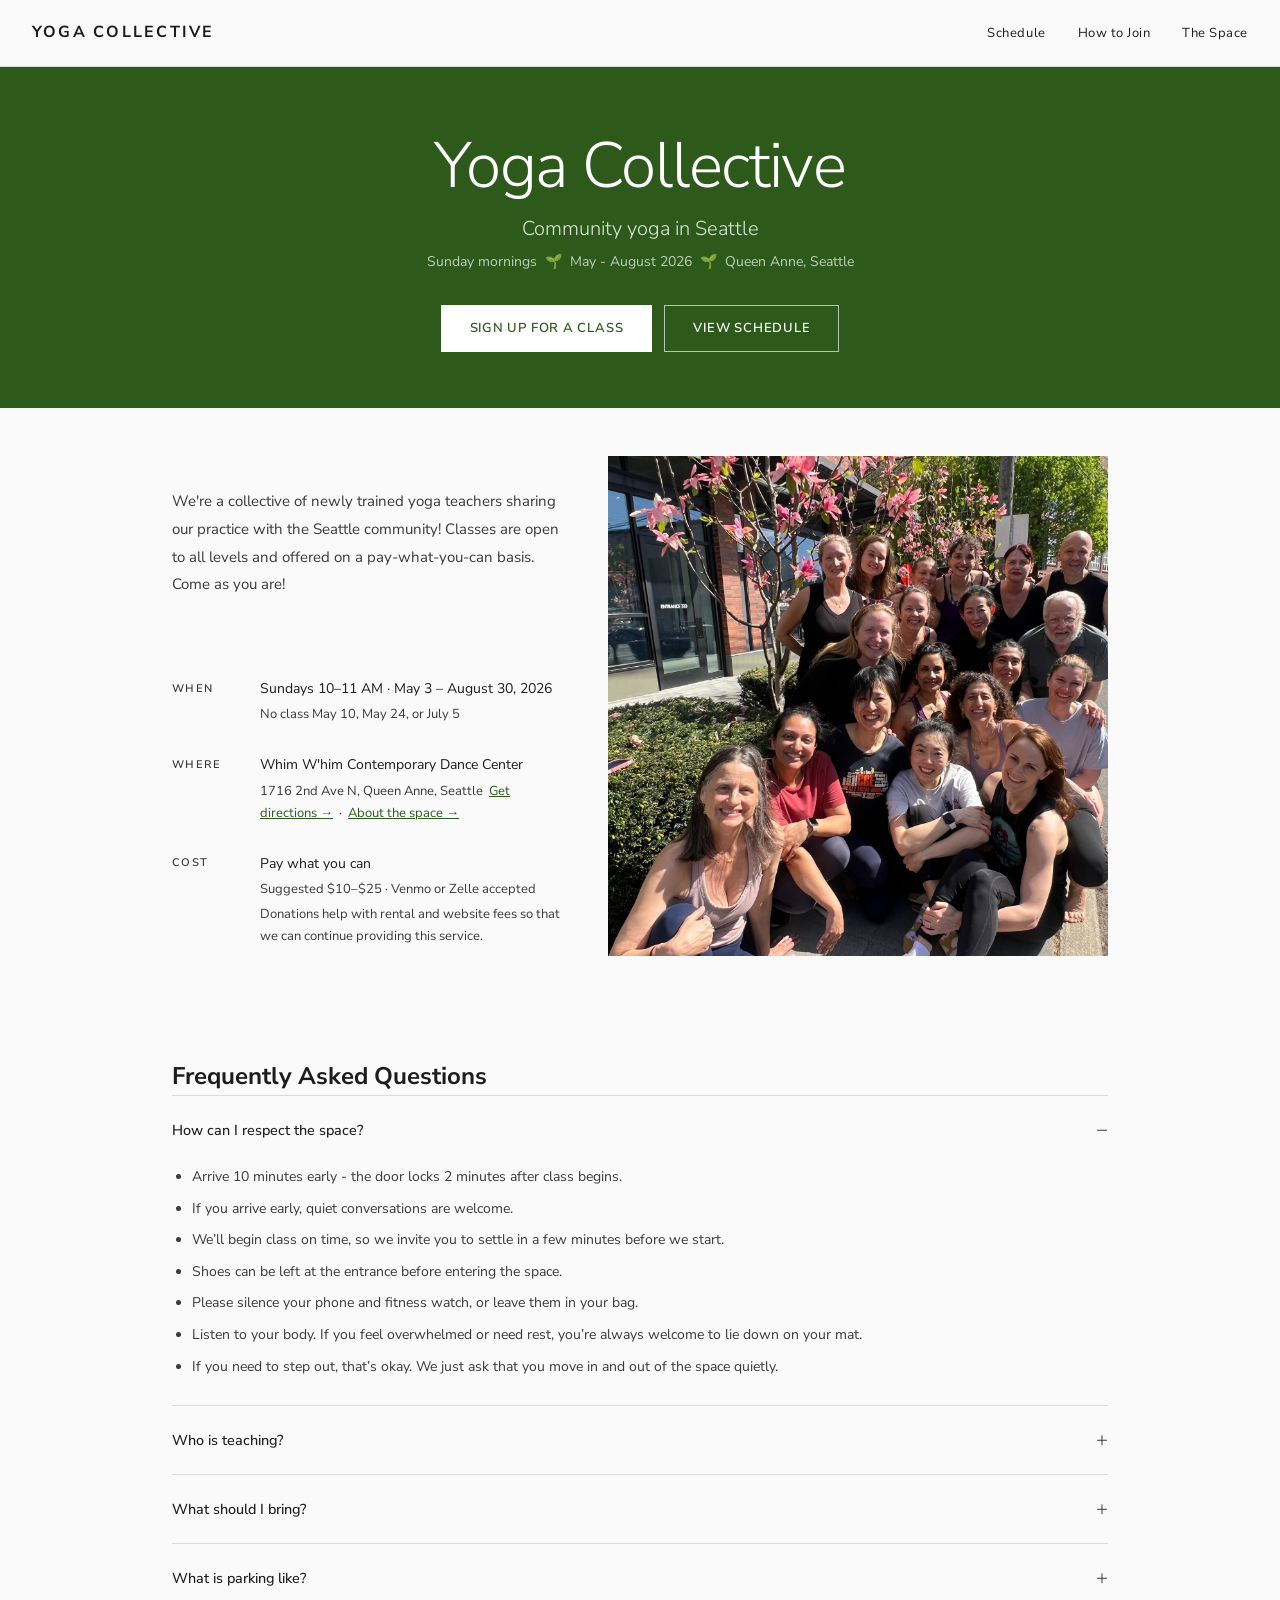
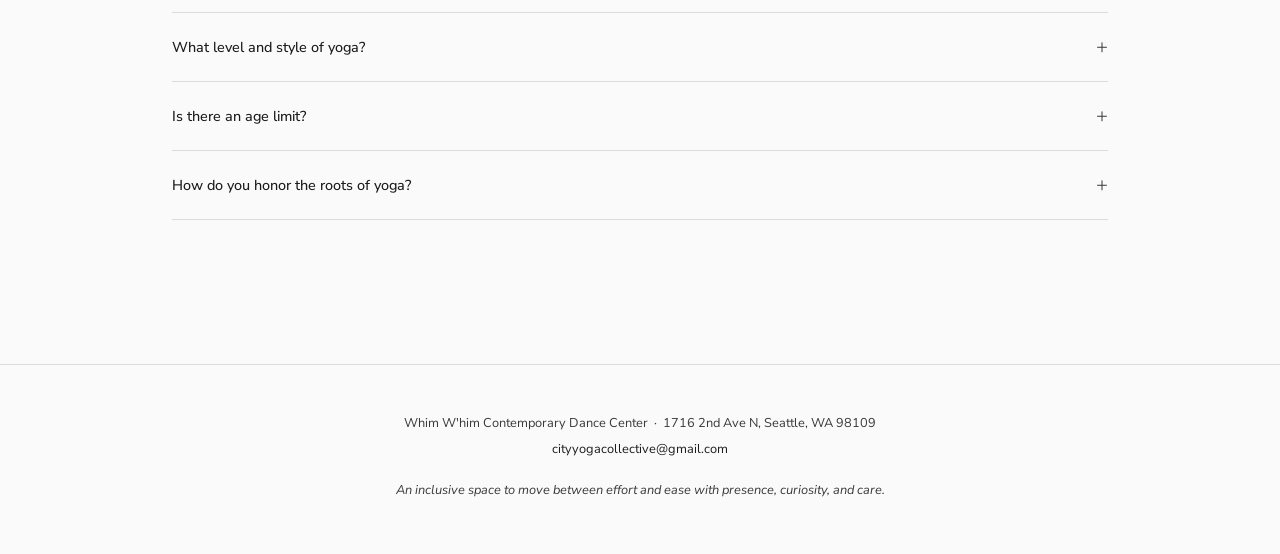
==== index.html @ b5f6b9fb "yoga collective site" ====
<!DOCTYPE html>
<html lang="en">
<head>
    <meta charset="UTF-8">
    <meta name="viewport" content="width=device-width, initial-scale=1.0">
    <title>Yoga Collective</title>
    <link rel="preconnect" href="https://fonts.googleapis.com">
    <link href="https://fonts.googleapis.com/css2?family=Nunito+Sans:wght@300;400;500;600&display=swap" rel="stylesheet">
    <link rel="stylesheet" href="styles.css">
    <style>
        main { max-width: 1000px; margin: 0 auto; padding: 3rem 2rem 5rem; }

        /* Hero */
        .hero { background: var(--green); padding: 4rem 2rem 3.5rem; text-align: center; }
        .hero h1 { font-size: clamp(2.5rem, 8vw, 4rem); font-weight: 300; letter-spacing: -0.02em; line-height: 1.1; margin-bottom: 0.75rem; color: #fff; }
        .hero .tagline { font-size: 1.25rem; font-weight: 300; color: rgba(255,255,255,0.85); margin-bottom: 0.375rem; }
        .hero .meta { font-size: 0.875rem; color: rgba(255,255,255,0.7); margin-bottom: 2rem; }
        .hero .btn-primary { background: #fff; color: var(--green); border-color: #fff; }
        .hero .btn-primary:hover { background: rgba(255,255,255,0.9); border-color: rgba(255,255,255,0.9); }
        .hero .btn-secondary { background: transparent; color: #fff; border-color: rgba(255,255,255,0.65); }
        .hero .btn-secondary:hover { background: rgba(255,255,255,0.12); border-color: #fff; }

        /* Photo + info grid */
        .content-photo-grid { display: grid; grid-template-columns: 1fr 500px; gap: 2.5rem; align-items: start; }
        .group-photo { width: 500px; height: 500px; object-fit: cover; display: block; }

        .btn-group { display: flex; gap: 0.75rem; justify-content: center; flex-wrap: wrap; }

        /* About */
        .section-label { font-size: 0.6875rem; font-weight: 600; letter-spacing: 0.14em; text-transform: uppercase; color: var(--muted); margin-bottom: 2.5rem; }
        .about { padding: 2rem 0; }
        .about p { font-size: 0.9375rem; line-height: 1.85; color: var(--muted); }

        /* Key info */
        .key-info { padding: 2rem 0; }
        .info-row { display: flex; gap: 2rem; padding: 0.875rem 0; }
        .info-label { font-size: 0.6875rem; font-weight: 600; letter-spacing: 0.12em; text-transform: uppercase; color: var(--muted); width: 3.5rem; flex-shrink: 0; padding-top: 0.15rem; }
        .info-value { font-size: 0.875rem; line-height: 1.7; }
        .info-value a { color: var(--green); }
        .info-note { display: block; font-size: 0.8125rem; color: var(--muted); margin-top: 0.15rem; }

        /* FAQ */
        .faq { padding: 4rem 0; }
        details { border-bottom: 1px solid var(--border); }
        details:first-of-type { border-top: 1px solid var(--border); }
        summary { display: flex; justify-content: space-between; align-items: center; padding: 1.125rem 0; cursor: pointer; font-size: 0.9rem; font-weight: 500; list-style: none; user-select: none; }
        summary::-webkit-details-marker { display: none; }
        summary::after { content: '+'; font-size: 1.25rem; font-weight: 300; flex-shrink: 0; margin-left: 1rem; color: var(--muted); }
        details[open] summary::after { content: '−'; }
        .faq-body { padding-bottom: 1.25rem; font-size: 0.875rem; color: var(--muted); line-height: 1.8; }
        .faq-body a { color: var(--green); }
        ul.faq-body { padding-left: 1.25rem; }
        ul.faq-body li { margin-bottom: 0.4rem; }

        @media (max-width: 860px) {
            .content-photo-grid { grid-template-columns: 1fr; }
            .group-photo { width: 100%; height: auto; aspect-ratio: 1; order: -1; }
        }

        @media (max-width: 600px) {
            main { padding: 2rem 1.25rem 4rem; }
            .hero { padding: 3rem 1.25rem 2.5rem; }
            .hero h1 { font-size: 2.25rem; }
        }
    </style>
</head>
<body>

<nav>
    <a href="index.html" class="nav-logo">Yoga Collective</a>
    <ul class="nav-links">
        <li><a href="schedule.html">Schedule</a></li>
        <li><a href="howtojoin.html">How to Join</a></li>
        <li><a href="studio.html">The Space</a></li>
    </ul>
</nav>

<section class="hero">
    <h1>Yoga Collective</h1>
    <h2 class="tagline">Community yoga in Seattle</h2>
    <p class="meta">Sunday mornings &nbsp;🌱&nbsp; May - August 2026 &nbsp;🌱&nbsp; Queen Anne, Seattle</p>
    <div class="btn-group">
        <a href="howtojoin.html" class="btn btn-primary">Sign Up for a Class</a>
        <a href="schedule.html" class="btn btn-secondary">View Schedule</a>
    </div>
</section>

<main>

    <div class="content-photo-grid">
        <div>
            <section class="about">
                <p>We're a collective of newly trained yoga teachers sharing our practice with the Seattle community!
                    Classes are open to all levels and offered on a pay-what-you-can basis. Come as you are!</p>
            </section>

            <section class="key-info">
                <div class="info-row">
                    <span class="info-label">When</span>
                    <span class="info-value">Sundays 10–11 AM · May 3 – August 30, 2026<span class="info-note">No class May 10, May 24, or July 5</span></span>
                </div>
                <div class="info-row">
                    <span class="info-label">Where</span>
                    <span class="info-value">Whim W'him Contemporary Dance Center<span class="info-note">1716 2nd Ave N, Queen Anne, Seattle &nbsp;<a href="https://maps.google.com/?q=1716+2nd+Ave+N,+Seattle,+WA+98109" target="_blank">Get directions →</a> &nbsp;·&nbsp; <a href="studio.html">About the space →</a></span></span>
                </div>
                <div class="info-row">
                    <span class="info-label">Cost</span>
                    <span class="info-value">Pay what you can
                        <span class="info-note">Suggested $10–$25 · Venmo or Zelle accepted </span>
                        <span class="info-note">Donations help with rental and website fees so that we can continue providing this service.</span>
                    </span>
                </div>
            </section>
        </div>
        <img class="group-photo" src="images/group.webp" alt="Yoga Collective teachers">
    </div>

    <section class="faq">
        <h2 class="tagline">Frequently Asked Questions</h2>

        <details open>
            <summary>How can I respect the space?</summary>
            <div>
            <ul class="faq-body">
                <li>Arrive 10 minutes early - the door locks 2 minutes after class begins. </li>
                <li>If you arrive early, quiet conversations are welcome. </li>
                <li>We’ll begin class on time, so we invite you to settle in a few minutes before we start.</li>
                <li>Shoes can be left at the entrance before entering the space.</li>
                <li>Please silence your phone and fitness watch, or leave them in your bag.</li>
                <li>Listen to your body. If you feel overwhelmed or need rest, you’re always welcome to lie down on your mat.</li>
                <li>If you need to step out, that’s okay. We just ask that you move in and out of the space quietly.</li>
            </ul>
            </div>
        </details>

        <details>
            <summary>Who is teaching?</summary>
            <div class="faq-body">We are a collective of newly graduated teachers from <a href="https://synergyyogaschool.com/" target="_blank">Synergy Yoga Teacher Training</a>, excited to share what we’ve learned! To see who is teaching a specific class, check out our <a href="schedule.html">Schedule</a>.</div>
        </details>

        <details>
            <summary>What should I bring?</summary>
            <div class="faq-body">Bring your own mat and water bottle. Blankets, straps, and blocks are optional. If you are used to Hot Yoga, wear layers as the studio is room temperature.</div>
        </details>

        <details>
            <summary>What is parking like?</summary>
            <div class="faq-body">Pretty easy. Please come early if it’s your first time. There's a parking lot next to the adjacent church, plus additional street parking nearby.</div>
        </details>

        <details>
            <summary>What level and style of yoga?</summary>
            <div class="faq-body">Classes vary by teacher and may be Hatha, Vinyasa, or Yin. Some may include philosophy, chanting, breathwork, and meditation. All levels are welcome.</div>
        </details>

        <details>
            <summary>Is there an age limit?</summary>
            <div class="faq-body">Classes are best suited for those 16 and older.</div>
        </details>

        <details>
            <summary>How do you honor the roots of yoga?</summary>
            <div class="faq-body">We are committed to continuing our education, practicing with integrity, and sharing yoga in a way that respects its South Asian origins while making it accessible to our community.</div>
        </details>
    </section>
</main>

<footer>
    <p>Whim W'him Contemporary Dance Center &nbsp;·&nbsp; 1716 2nd Ave N, Seattle, WA 98109</p>
    <p><a href="mailto:cityyogacollective@gmail.com">cityyogacollective@gmail.com</a></p>
    <p class="footer-mission">An inclusive space to move between effort and ease with presence, curiosity, and care.</p>
</footer>

</body>
</html>
---- styles.css ----
:root {
    --bg: #FAFAFA;
    --bg-alt: #F0F4EC;
    --border: #DCDCDC;
    --text: #1C1C1C;
    --muted: #3A3A3A;
    --black: #1C1C1C;
    --green: #2D5A1B;
    --green-hover: #234A14;
}

*, *::before, *::after { box-sizing: border-box; margin: 0; padding: 0; }

body {
    font-family: 'Nunito Sans', 'Helvetica Neue', Helvetica, sans-serif;
    background: var(--bg);
    color: var(--text);
    font-size: 16px;
    line-height: 1.6;
}

/* Nav */
nav {
    display: flex;
    justify-content: space-between;
    align-items: stretch;
    padding: 0;
    border-bottom: 1px solid var(--border);
}

.nav-logo {
    display: flex;
    align-items: center;
    padding: 1.25rem 2rem;
    font-size: 1rem;
    font-weight: 700;
    letter-spacing: 0.14em;
    text-transform: uppercase;
    text-decoration: none;
    color: var(--text);
    background: var(--bg);
}

.nav-links {
    display: flex;
    gap: 2rem;
    list-style: none;
    align-items: center;
    padding: 0 2rem;
}

.nav-links a {
    font-size: 0.8125rem;
    text-decoration: none;
    color: var(--text);
    letter-spacing: 0.04em;
}

.nav-links a:hover { text-decoration: underline; }

/* Page header (schedule, studio, how to join) */
.page-header {
    background: var(--green);
    padding: 3rem 2rem 2.5rem;
    text-align: center;
}

.page-header h1 {
    font-size: 2rem;
    font-weight: 300;
    letter-spacing: -0.01em;
    margin-bottom: 0.5rem;
    color: #fff;
}

.page-header p {
    font-size: 0.875rem;
    color: rgba(255,255,255,0.75);
}

/* Buttons */
.btn {
    display: inline-block;
    padding: 0.75rem 1.75rem;
    font-family: inherit;
    font-size: 0.8125rem;
    font-weight: 600;
    letter-spacing: 0.06em;
    text-transform: uppercase;
    text-decoration: none;
    cursor: pointer;
    border: 1px solid var(--green);
    transition: background 0.15s, color 0.15s;
}

.btn-primary { background: var(--green); color: #fff; }
.btn-primary:hover { background: var(--green-hover); border-color: var(--green-hover); }
.btn-secondary { background: transparent; color: var(--green); }
.btn-secondary:hover { background: var(--bg-alt); }

/* Footer */
footer {
    padding: 3rem 2rem;
    text-align: center;
    font-size: 0.8rem;
    color: var(--muted);
    border-top: 1px solid var(--border);
}

footer p { margin-bottom: 0.35rem; }
footer a { color: var(--text); text-decoration: none; }
footer a:hover { text-decoration: underline; }
.footer-mission { margin-top: 1.25rem; font-style: italic; color: var(--muted); }

@media (max-width: 600px) {
    .nav-logo { padding: 1rem 1.25rem; font-size: 0.875rem; }
    .nav-links { padding: 0 1.25rem; gap: 1.25rem; }
}
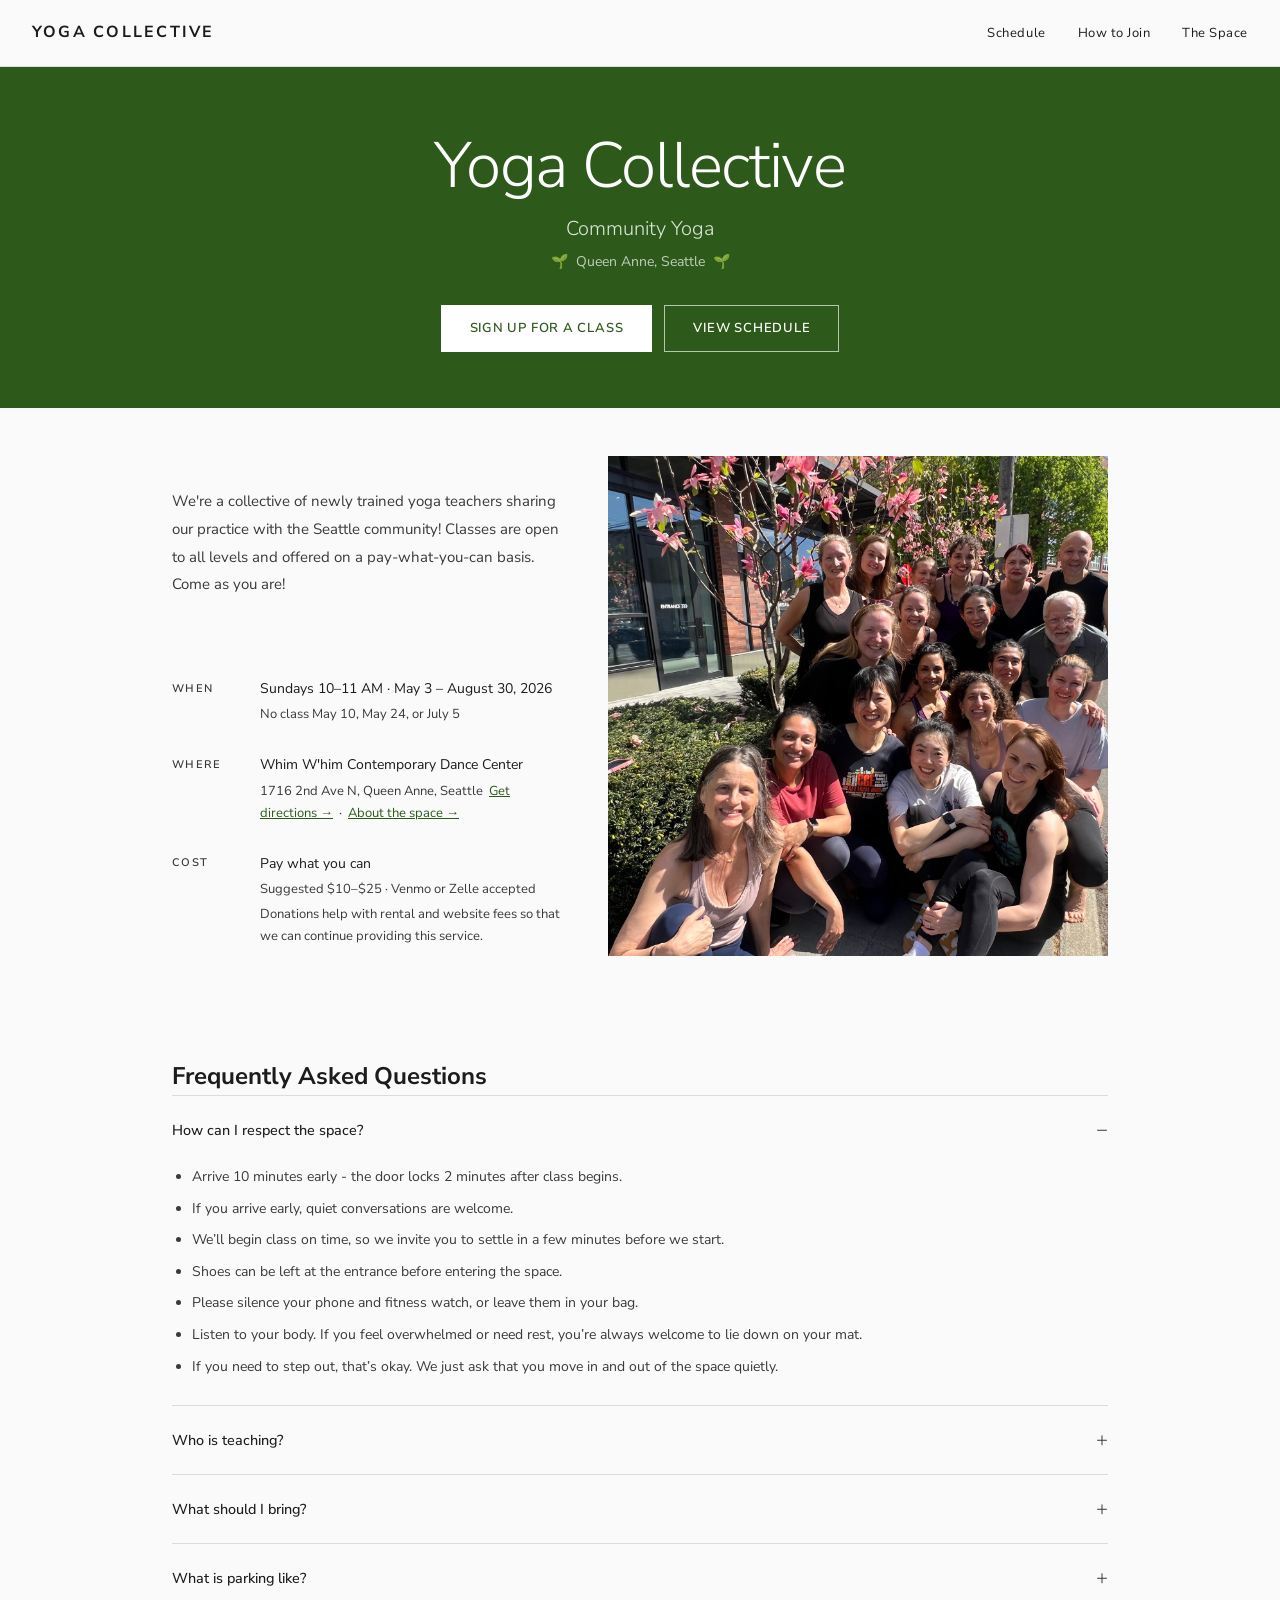
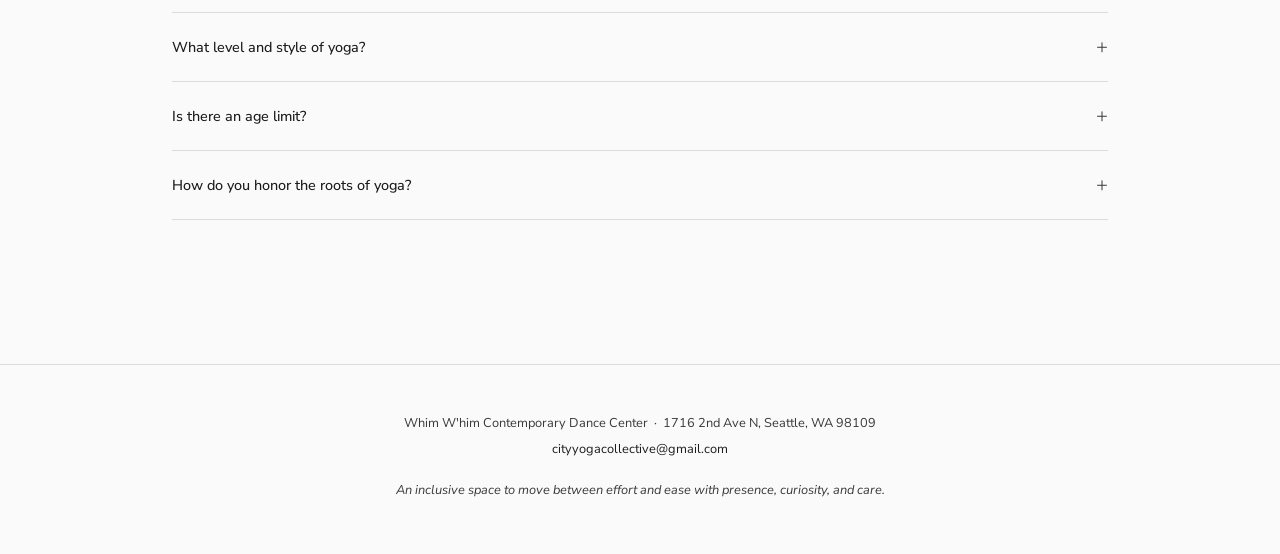
==== commit f131dbd4: "fall schedule and updated info" ====
--- a/index.html
+++ b/index.html
@@ -3,7 +3,7 @@
 <head>
     <meta charset="UTF-8">
     <meta name="viewport" content="width=device-width, initial-scale=1.0">
-    <title>Yoga Collective</title>
+    <title>Yoga Collective Seattle</title>
     <link rel="preconnect" href="https://fonts.googleapis.com">
     <link href="https://fonts.googleapis.com/css2?family=Nunito+Sans:wght@300;400;500;600&display=swap" rel="stylesheet">
     <link rel="stylesheet" href="styles.css">
@@ -77,8 +77,8 @@
 
 <section class="hero">
     <h1>Yoga Collective</h1>
-    <h2 class="tagline">Community yoga in Seattle</h2>
-    <p class="meta">Sunday mornings &nbsp;🌱&nbsp; May - August 2026 &nbsp;🌱&nbsp; Queen Anne, Seattle</p>
+    <h2 class="tagline">Community Yoga </h2>
+    <p class="meta"> &nbsp;🌱&nbsp; Queen Anne, Seattle &nbsp;🌱&nbsp; </p>
     <div class="btn-group">
         <a href="howtojoin.html" class="btn btn-primary">Sign Up for a Class</a>
         <a href="schedule.html" class="btn btn-secondary">View Schedule</a>
@@ -155,7 +155,7 @@
 
         <details>
             <summary>Is there an age limit?</summary>
-            <div class="faq-body">Classes are best suited for those 16 and older.</div>
+            <div class="faq-body">Nope! We welcome yogis of all ages.</div>
         </details>
 
         <details>
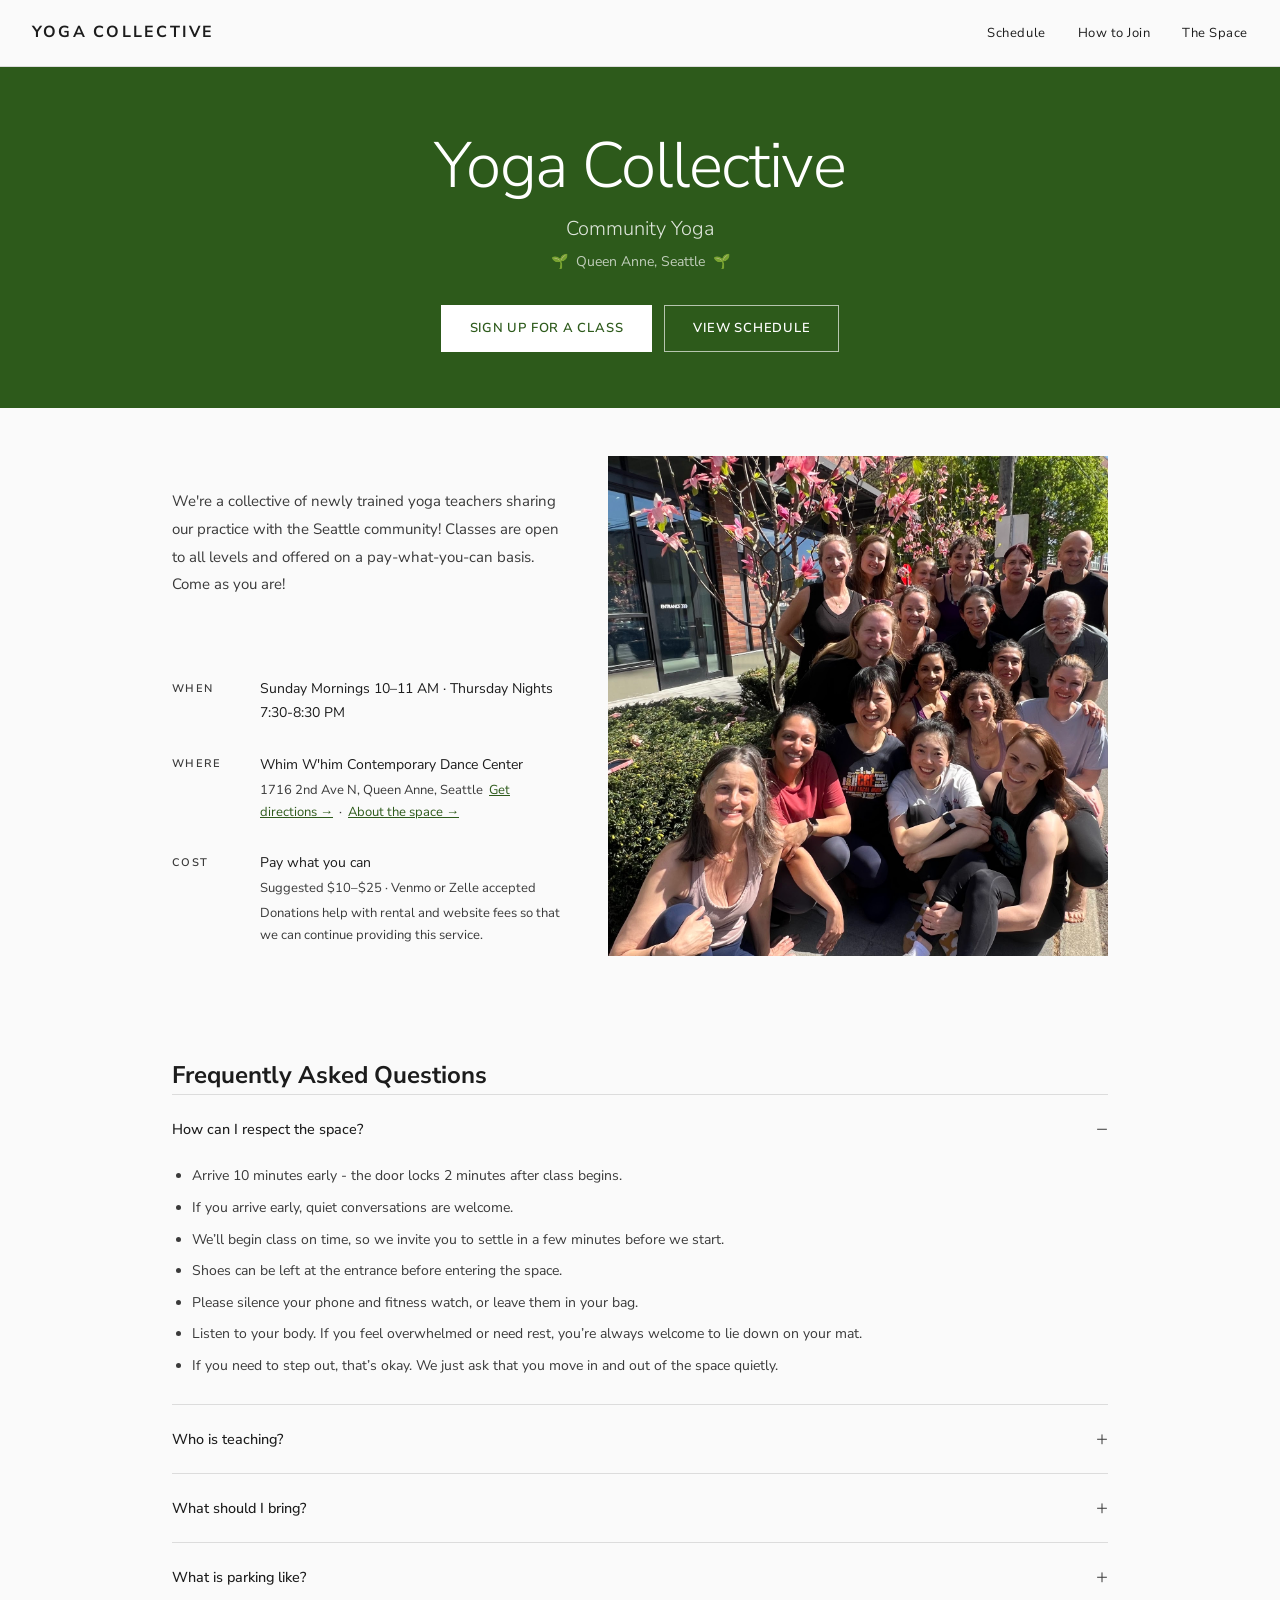
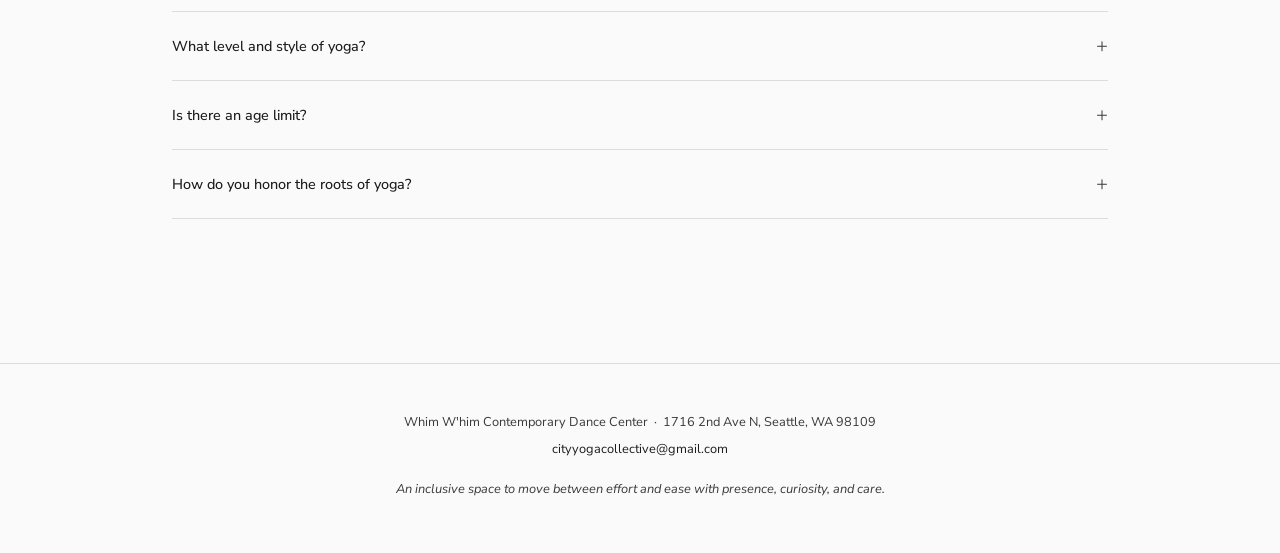
==== commit 13a12a5f: "Update index.html" ====
--- a/index.html
+++ b/index.html
@@ -97,7 +97,7 @@
             <section class="key-info">
                 <div class="info-row">
                     <span class="info-label">When</span>
-                    <span class="info-value">Sundays 10–11 AM · May 3 – August 30, 2026<span class="info-note">No class May 10, May 24, or July 5</span></span>
+                    <span class="info-value">Sunday Mornings 10–11 AM · Thursday Nights 7:30-8:30 PM </span>
                 </div>
                 <div class="info-row">
                     <span class="info-label">Where</span>
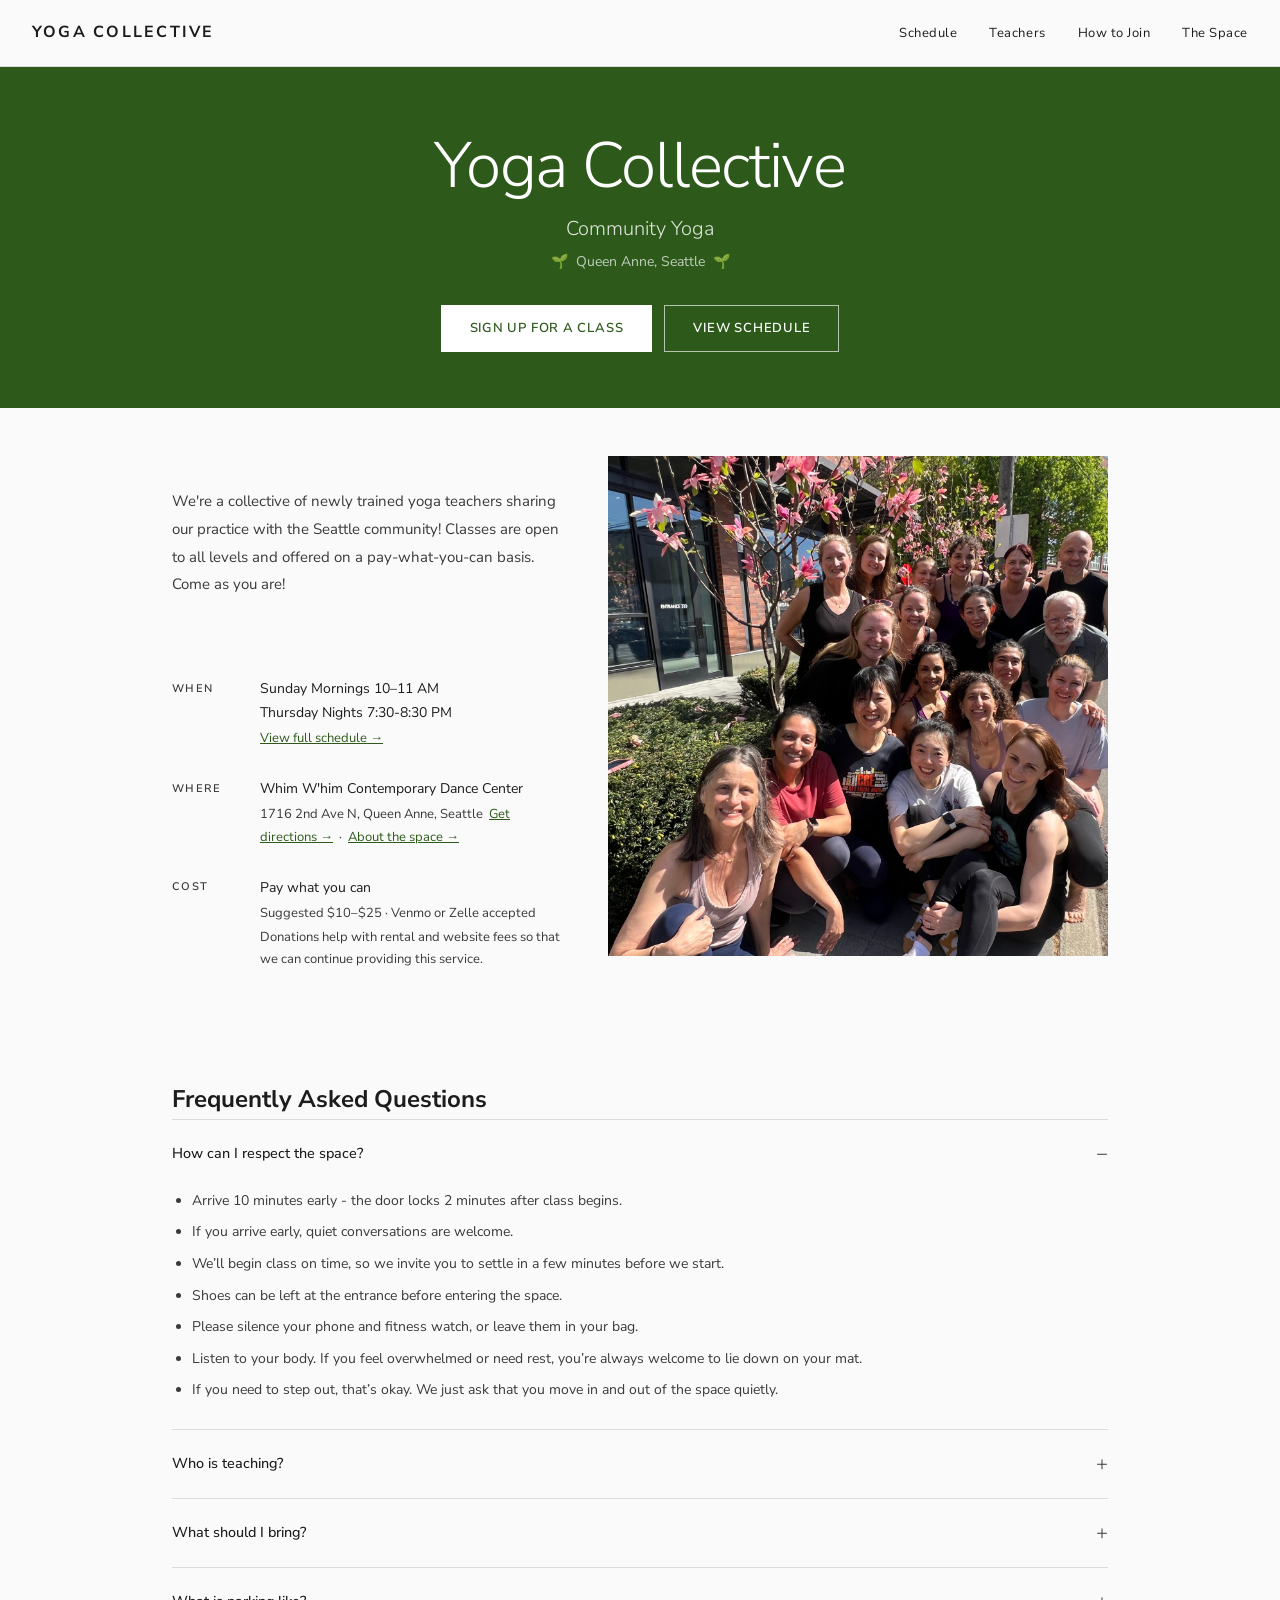
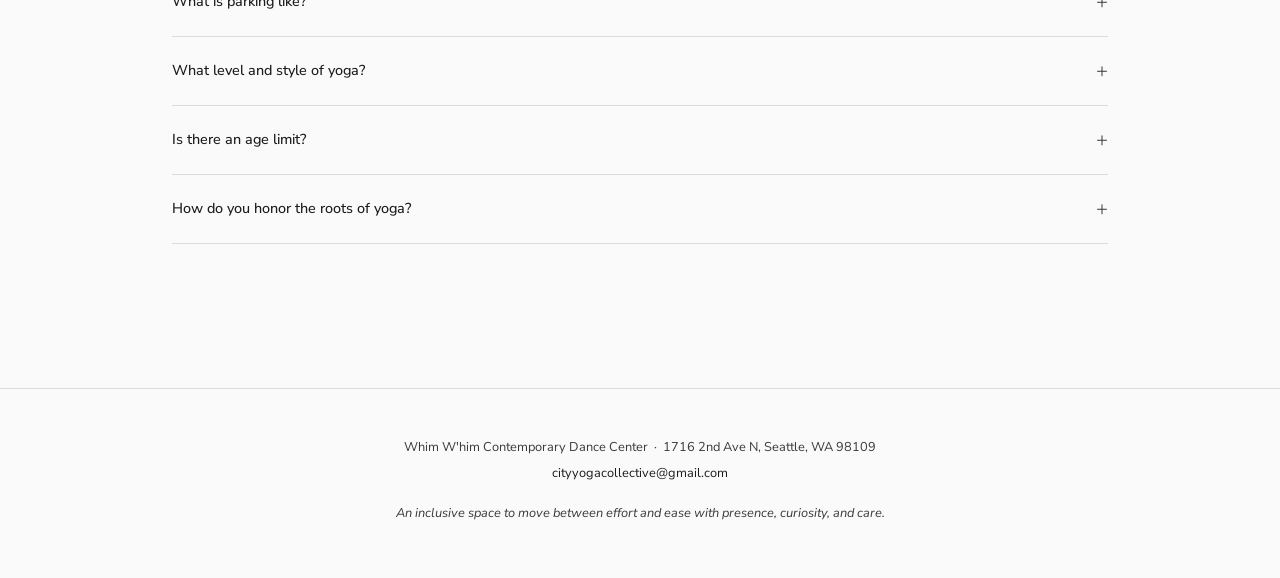
==== commit 852a8b3e: "teacher bio skeleton" ====
--- a/index.html
+++ b/index.html
@@ -70,6 +70,7 @@
     <a href="index.html" class="nav-logo">Yoga Collective</a>
     <ul class="nav-links">
         <li><a href="schedule.html">Schedule</a></li>
+        <li><a href="teachers.html">Teachers</a></li>
         <li><a href="howtojoin.html">How to Join</a></li>
         <li><a href="studio.html">The Space</a></li>
     </ul>
@@ -97,7 +98,7 @@
             <section class="key-info">
                 <div class="info-row">
                     <span class="info-label">When</span>
-                    <span class="info-value">Sunday Mornings 10–11 AM · Thursday Nights 7:30-8:30 PM </span>
+                    <span class="info-value">Sunday Mornings 10–11 AM <br> Thursday Nights 7:30-8:30 PM <span class="info-note"><a href="schedule.html">View full schedule →</a></span></span>
                 </div>
                 <div class="info-row">
                     <span class="info-label">Where</span>
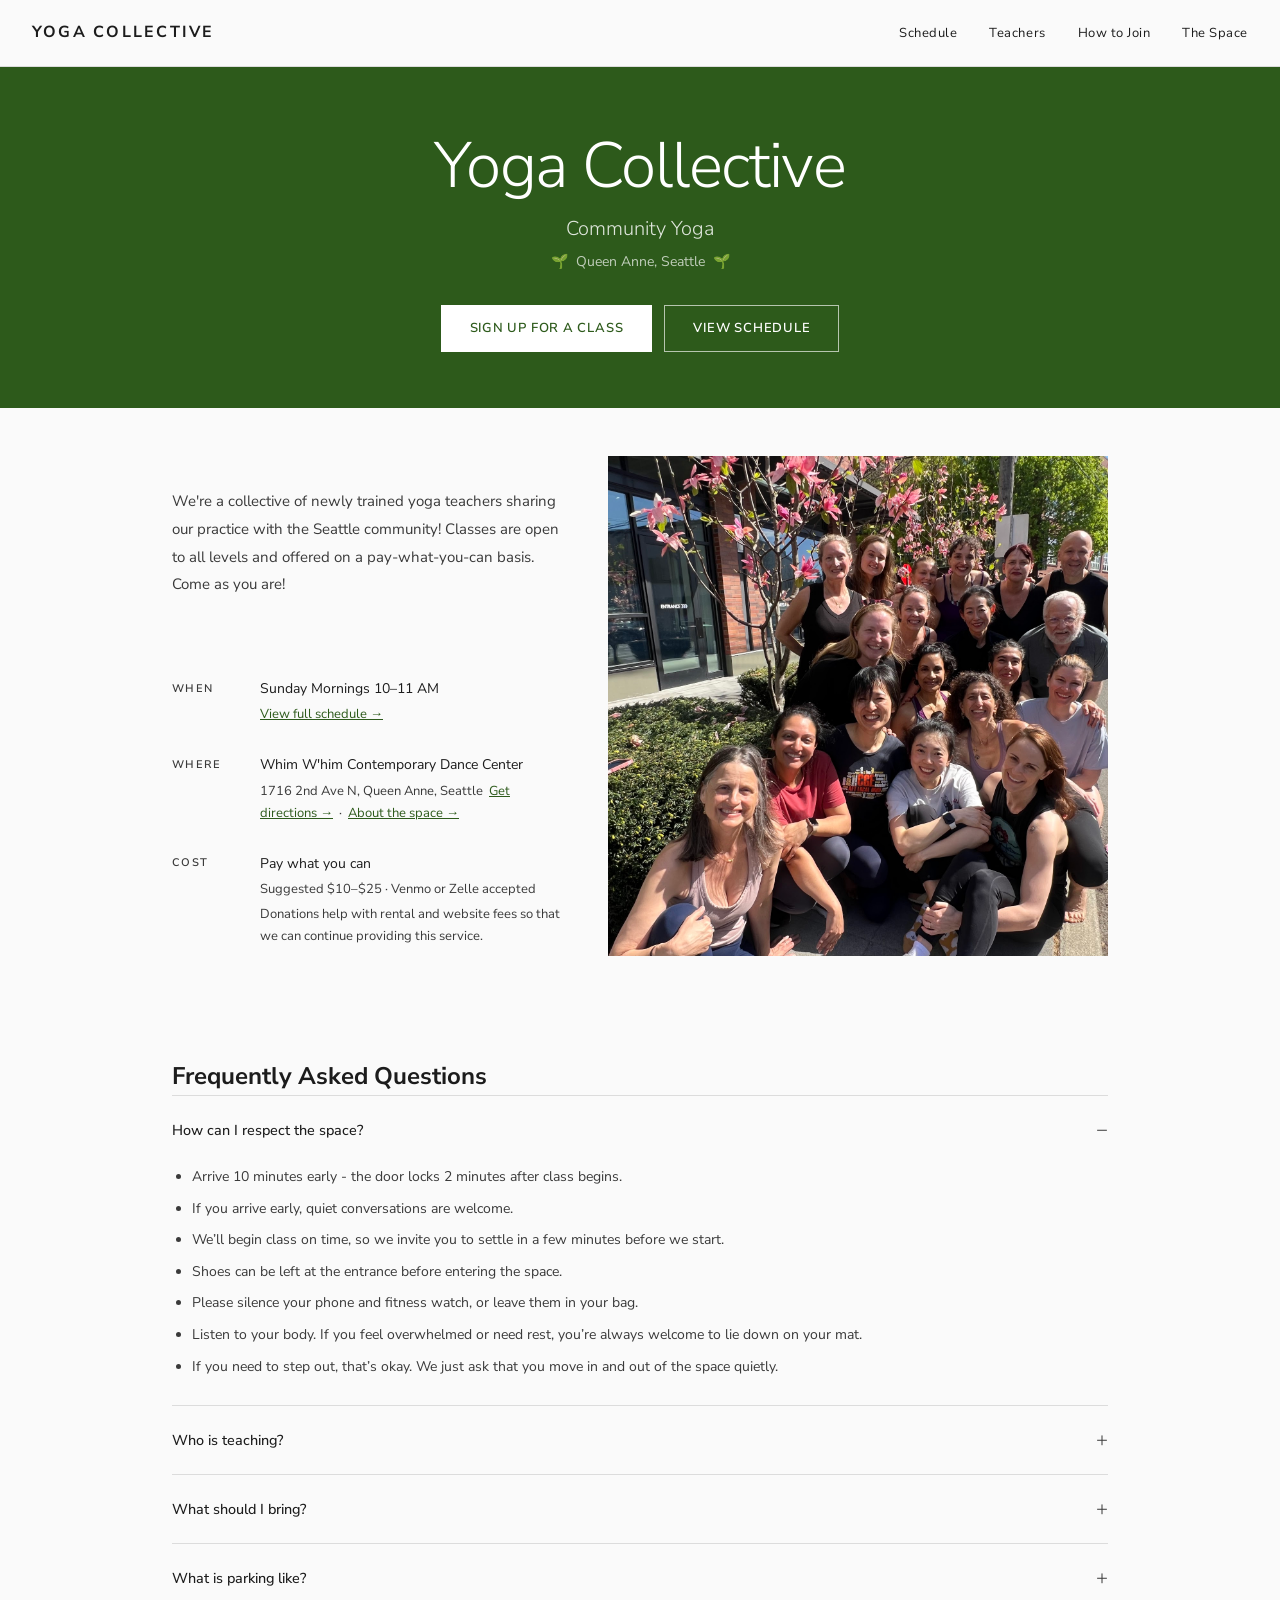
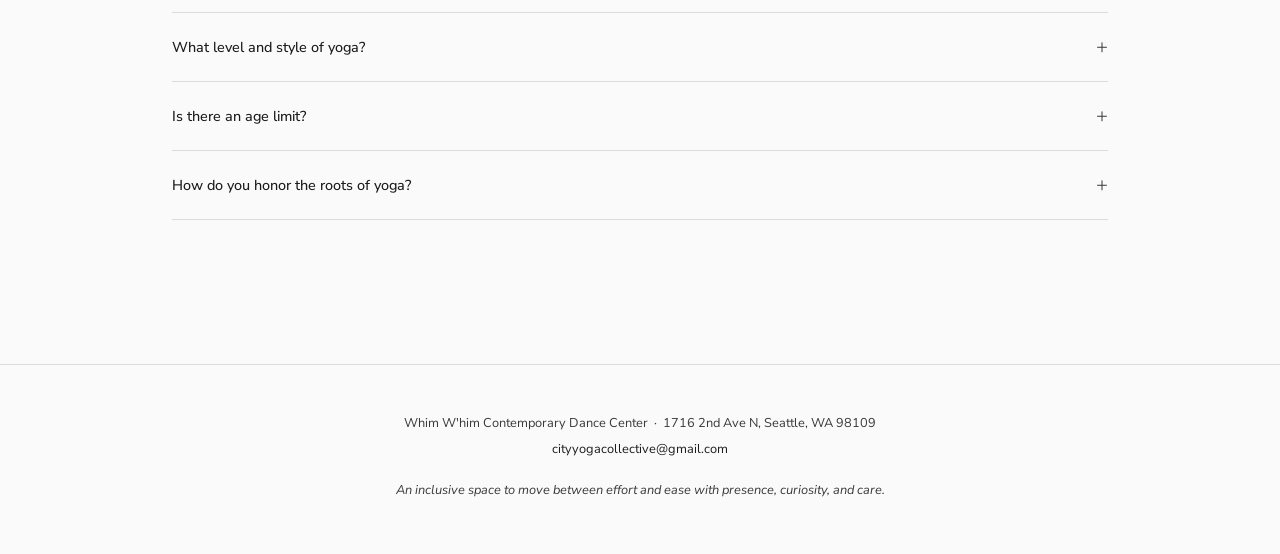
==== commit dbf8b15f: "Update schedule information in index.html Removed Thursday night schedule from the info section." ====
--- a/index.html
+++ b/index.html
@@ -98,7 +98,7 @@
             <section class="key-info">
                 <div class="info-row">
                     <span class="info-label">When</span>
-                    <span class="info-value">Sunday Mornings 10–11 AM <br> Thursday Nights 7:30-8:30 PM <span class="info-note"><a href="schedule.html">View full schedule →</a></span></span>
+                    <span class="info-value">Sunday Mornings 10–11 AM <span class="info-note"><a href="schedule.html">View full schedule →</a></span></span>
                 </div>
                 <div class="info-row">
                     <span class="info-label">Where</span>
@@ -172,5 +172,6 @@
     <p class="footer-mission">An inclusive space to move between effort and ease with presence, curiosity, and care.</p>
 </footer>
 
+<script src="nav.js"></script>
 </body>
 </html>
--- a/styles.css
+++ b/styles.css
@@ -22,8 +22,9 @@
 /* Nav */
 nav {
     display: flex;
+    flex-wrap: wrap;
     justify-content: space-between;
-    align-items: stretch;
+    align-items: center;
     padding: 0;
     border-bottom: 1px solid var(--border);
 }
@@ -38,7 +39,17 @@
     text-transform: uppercase;
     text-decoration: none;
     color: var(--text);
-    background: var(--bg);
+}
+
+.nav-toggle {
+    display: none;
+    background: none;
+    border: none;
+    cursor: pointer;
+    padding: 1rem 1.25rem;
+    font-size: 1.375rem;
+    line-height: 1;
+    color: var(--text);
 }
 
 .nav-links {
@@ -114,5 +125,13 @@
 
 @media (max-width: 600px) {
     .nav-logo { padding: 1rem 1.25rem; font-size: 0.875rem; }
-    .nav-links { padding: 0 1.25rem; gap: 1.25rem; }
+    nav.open .nav-links {
+        width: 100%;
+        flex-direction: column;
+        padding: 0.25rem 1.25rem 0.75rem;
+        border-top: 1px solid var(--border);
+        gap: 0;
+    }
+    nav.open .nav-links a { display: block; padding: 0.75rem 0; border-bottom: 1px solid var(--border); font-size: 0.9rem; }
+    nav.open .nav-links li:last-child a { border-bottom: none; }
 }
